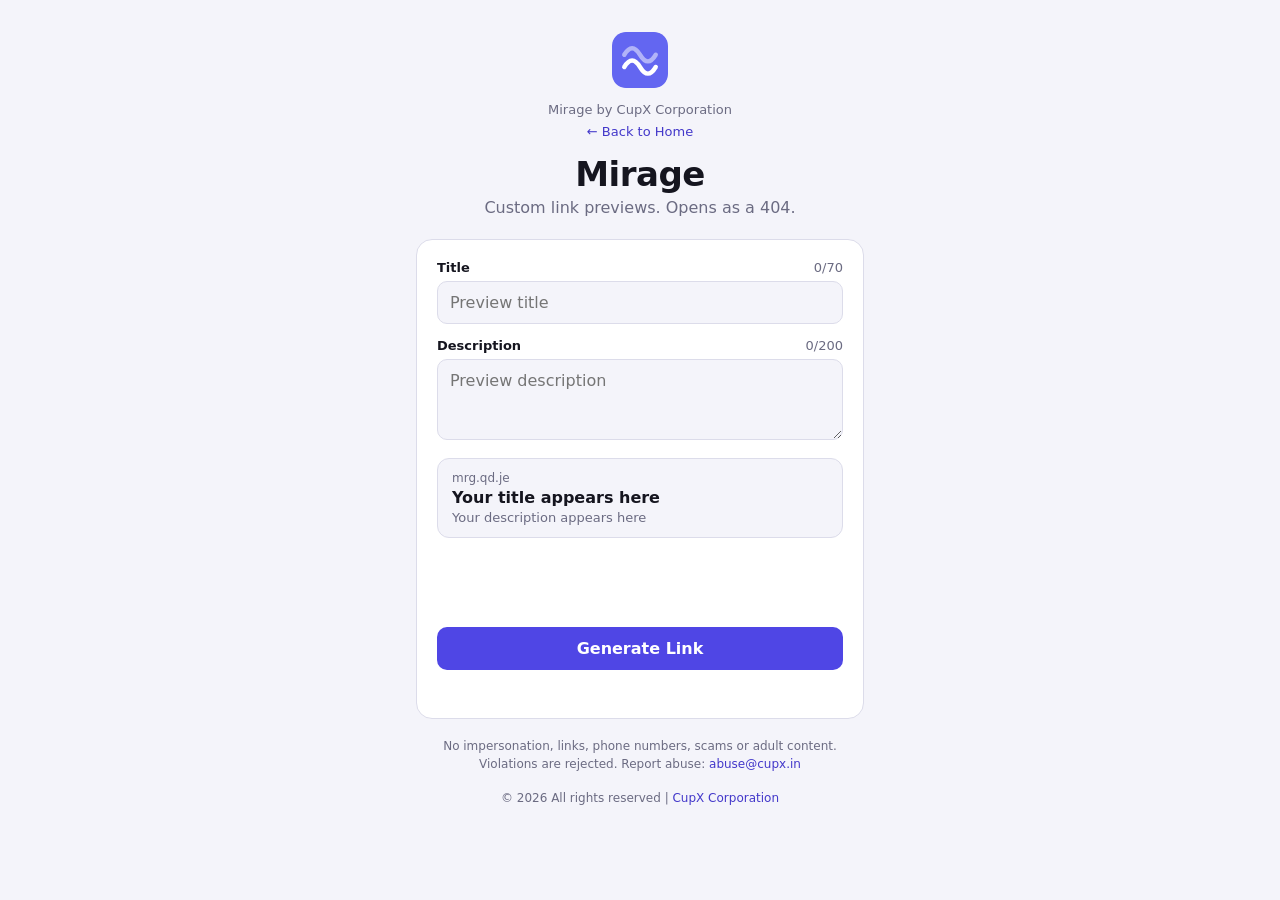
==== index.html @ 1433b006 "init" ====
<!DOCTYPE html>
<html lang="en">
<head>
<meta charset="utf-8">
<meta name="viewport" content="width=device-width, initial-scale=1.0">
<title>Mirage - Custom Link Previews</title>
<meta name="description" content="Create short links with a custom title and description preview. Links expire in 3 days.">
<link rel="icon" href="favicon.svg" type="image/svg+xml">
<link rel="stylesheet" href="style.css">
</head>
<body>
<main class="wrap">
  <header class="top">
    <img src="favicon.svg" alt="Mirage logo" class="logo">
    <p class="by">Mirage by CupX Corporation</p>
    <a class="back" href="https://cupx.in">&larr; Back to Home</a>
    <h1>Mirage</h1>
    <p class="tag">Custom link previews. Opens as a 404.</p>
  </header>

  <section class="card">
    <label for="t">Title <span class="count" id="tc">0/70</span></label>
    <input id="t" maxlength="70" placeholder="Preview title" autocomplete="off">

    <label for="d">Description <span class="count" id="dc">0/200</span></label>
    <textarea id="d" maxlength="200" rows="3" placeholder="Preview description"></textarea>

    <div class="pv" aria-label="Preview">
      <div class="pv-host">mrg.qd.je</div>
      <div class="pv-title" id="pt">Your title appears here</div>
      <div class="pv-desc" id="pd">Your description appears here</div>
    </div>

    <div id="ts"></div>
    <button id="go" class="btn">Generate Link</button>
    <p id="err" class="err" role="alert"></p>

    <div id="res" class="res" hidden>
      <div class="res-label">Your link</div>
      <a id="lnk" href="#" target="_blank" rel="noopener noreferrer"></a>
      <button id="cp" class="btn ghost">Copy</button>
      <p class="note">Expires in 3 days. Instagram caches previews, so make a new link instead of editing.</p>
    </div>
  </section>

  <p class="rules">No impersonation, links, phone numbers, scams or adult content. Violations are rejected.
  Report abuse: <a href="mailto:abuse@cupx.in">abuse@cupx.in</a></p>

  <footer>&copy; 2026 All rights reserved | <a href="https://cupx.in">CupX Corporation</a></footer>
</main>

<script src="app.js"></script>
<script src="https://challenges.cloudflare.com/turnstile/v0/api.js?render=explicit&onload=onTs" async defer></script>
</body>
</html>
---- style.css ----
:root{--bg:#0b0b12;--card:#14141f;--bd:#26263a;--tx:#e8e8f2;--mu:#8b8ba3;--ac:#6366f1;--ac2:#818cf8;--er:#f87171}
@media (prefers-color-scheme:light){:root{--bg:#f4f4fa;--card:#fff;--bd:#dcdcea;--tx:#15151f;--mu:#6b6b82;--ac:#4f46e5;--ac2:#4338ca;--er:#dc2626}}
*{box-sizing:border-box}
body{margin:0;background:var(--bg);color:var(--tx);font-family:system-ui,-apple-system,"Segoe UI",Roboto,sans-serif;min-height:100vh}
.wrap{max-width:480px;margin:0 auto;padding:32px 16px 24px}
.top{text-align:center;margin-bottom:22px}
.logo{width:56px;height:56px;border-radius:14px}
.by{margin:10px 0 4px;font-size:13px;color:var(--mu)}
.back{font-size:13px;color:var(--ac2);text-decoration:none}
.back:hover{text-decoration:underline}
h1{margin:14px 0 4px;font-size:34px;letter-spacing:-.5px}
.tag{margin:0;color:var(--mu)}
.card{background:var(--card);border:1px solid var(--bd);border-radius:16px;padding:20px}
label{display:flex;justify-content:space-between;font-size:13px;font-weight:600;margin:0 0 6px}
.count{color:var(--mu);font-weight:400}
input,textarea{width:100%;background:var(--bg);color:var(--tx);border:1px solid var(--bd);border-radius:10px;padding:11px 12px;font:inherit;margin-bottom:14px;resize:vertical}
input:focus,textarea:focus{outline:2px solid var(--ac);border-color:transparent}
.pv{border:1px solid var(--bd);border-radius:12px;padding:12px 14px;margin-bottom:14px;background:var(--bg)}
.pv-host{font-size:12px;color:var(--mu)}
.pv-title{font-weight:600;margin:3px 0;word-break:break-word}
.pv-desc{font-size:13px;color:var(--mu);word-break:break-word}
#ts{min-height:65px;margin-bottom:10px;display:flex;justify-content:center}
.btn{width:100%;background:var(--ac);color:#fff;border:0;border-radius:10px;padding:12px;font:inherit;font-weight:600;cursor:pointer}
.btn:hover{background:var(--ac2)}
.btn:disabled{opacity:.6;cursor:wait}
.btn.ghost{background:transparent;color:var(--ac2);border:1px solid var(--bd);margin-top:10px}
.err{color:var(--er);font-size:13px;min-height:18px;margin:10px 0 0;text-align:center}
.res{margin-top:12px;padding-top:14px;border-top:1px solid var(--bd);text-align:center}
.res-label{font-size:12px;color:var(--mu);margin-bottom:4px}
.res a{color:var(--ac2);font-weight:600;word-break:break-all}
.note{font-size:12px;color:var(--mu);margin:12px 0 0}
.rules{font-size:12px;color:var(--mu);text-align:center;margin:18px 4px 0;line-height:1.5}
.rules a,footer a{color:var(--ac2);text-decoration:none}
footer{text-align:center;font-size:12px;color:var(--mu);margin-top:18px}
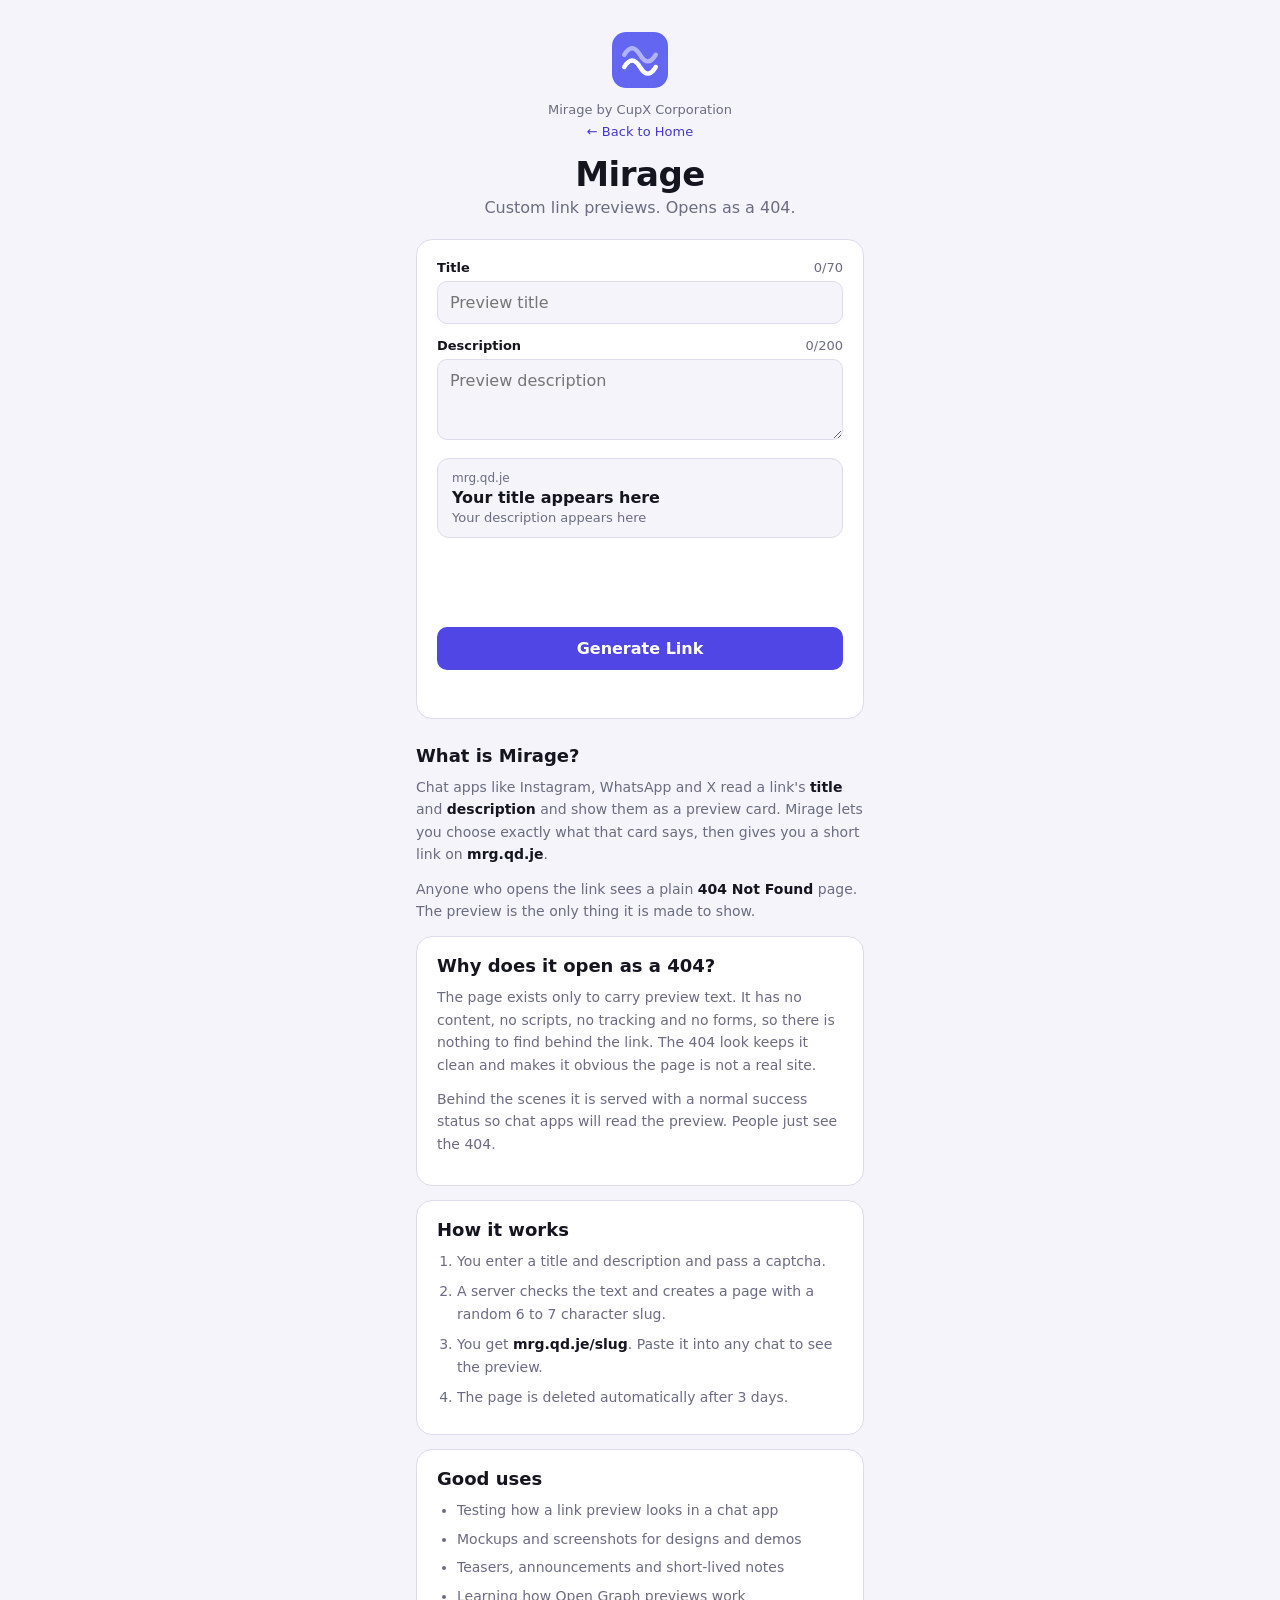
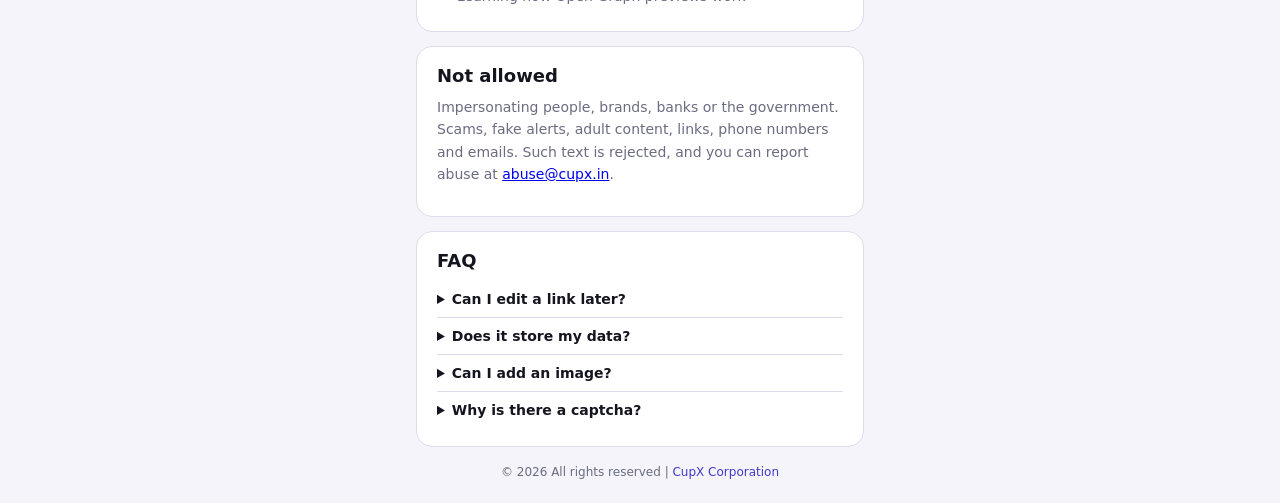
==== commit 6a2dccfe: "perfection" ====
--- a/index.html
+++ b/index.html
@@ -4,9 +4,28 @@
 <meta charset="utf-8">
 <meta name="viewport" content="width=device-width, initial-scale=1.0">
 <title>Mirage - Custom Link Previews</title>
-<meta name="description" content="Create short links with a custom title and description preview. Links expire in 3 days.">
+<meta name="description" content="Create short links with a custom title and description preview. The page itself opens as a 404. Links expire in 3 days.">
+<meta property="og:title" content="Mirage - Custom Link Previews">
+<meta property="og:description" content="Short links with a custom title and description. Opens as a 404. Expires in 3 days.">
+<meta property="og:type" content="website">
 <link rel="icon" href="favicon.svg" type="image/svg+xml">
 <link rel="stylesheet" href="style.css">
+<style>
+  .about{margin-top:26px}
+  .about h2{font-size:18px;margin:0 0 10px}
+  .about p,.about li{font-size:14px;line-height:1.6;color:var(--mu)}
+  .about p{margin:0 0 12px}
+  .about strong{color:var(--tx)}
+  .box{background:var(--card);border:1px solid var(--bd);border-radius:16px;padding:18px 20px;margin-top:14px}
+  .steps{margin:0;padding-left:20px}
+  .steps li{margin-bottom:8px}
+  .box ul{margin:0;padding-left:20px}
+  .box ul li{margin-bottom:6px}
+  details{border-top:1px solid var(--bd);padding:10px 0}
+  details:first-of-type{border-top:0}
+  summary{cursor:pointer;font-size:14px;font-weight:600;color:var(--tx)}
+  details p{margin:8px 0 0}
+</style>
 </head>
 <body>
 <main class="wrap">
@@ -43,8 +62,50 @@
     </div>
   </section>
 
-  <p class="rules">No impersonation, links, phone numbers, scams or adult content. Violations are rejected.
-  Report abuse: <a href="mailto:abuse@cupx.in">abuse@cupx.in</a></p>
+  <section class="about" id="about">
+    <h2>What is Mirage?</h2>
+    <p>Chat apps like Instagram, WhatsApp and X read a link's <strong>title</strong> and <strong>description</strong> and show them as a preview card. Mirage lets you choose exactly what that card says, then gives you a short link on <strong>mrg.qd.je</strong>.</p>
+    <p>Anyone who opens the link sees a plain <strong>404 Not Found</strong> page. The preview is the only thing it is made to show.</p>
+
+    <div class="box">
+      <h2>Why does it open as a 404?</h2>
+      <p>The page exists only to carry preview text. It has no content, no scripts, no tracking and no forms, so there is nothing to find behind the link. The 404 look keeps it clean and makes it obvious the page is not a real site.</p>
+      <p>Behind the scenes it is served with a normal success status so chat apps will read the preview. People just see the 404.</p>
+    </div>
+
+    <div class="box">
+      <h2>How it works</h2>
+      <ol class="steps">
+        <li>You enter a title and description and pass a captcha.</li>
+        <li>A server checks the text and creates a page with a random 6 to 7 character slug.</li>
+        <li>You get <strong>mrg.qd.je/slug</strong>. Paste it into any chat to see the preview.</li>
+        <li>The page is deleted automatically after 3 days.</li>
+      </ol>
+    </div>
+
+    <div class="box">
+      <h2>Good uses</h2>
+      <ul>
+        <li>Testing how a link preview looks in a chat app</li>
+        <li>Mockups and screenshots for designs and demos</li>
+        <li>Teasers, announcements and short-lived notes</li>
+        <li>Learning how Open Graph previews work</li>
+      </ul>
+    </div>
+
+    <div class="box">
+      <h2>Not allowed</h2>
+      <p>Impersonating people, brands, banks or the government. Scams, fake alerts, adult content, links, phone numbers and emails. Such text is rejected, and you can report abuse at <a href="mailto:abuse@cupx.in">abuse@cupx.in</a>.</p>
+    </div>
+
+    <div class="box">
+      <h2>FAQ</h2>
+      <details><summary>Can I edit a link later?</summary><p>No. Chat apps cache previews, so an edit would not show. Create a new link instead.</p></details>
+      <details><summary>Does it store my data?</summary><p>Only the title and description you enter, inside the link page, for 3 days. Nothing else is kept about you.</p></details>
+      <details><summary>Can I add an image?</summary><p>Not yet. Previews are text only.</p></details>
+      <details><summary>Why is there a captcha?</summary><p>To stop bots from flooding the service with links.</p></details>
+    </div>
+  </section>
 
   <footer>&copy; 2026 All rights reserved | <a href="https://cupx.in">CupX Corporation</a></footer>
 </main>
